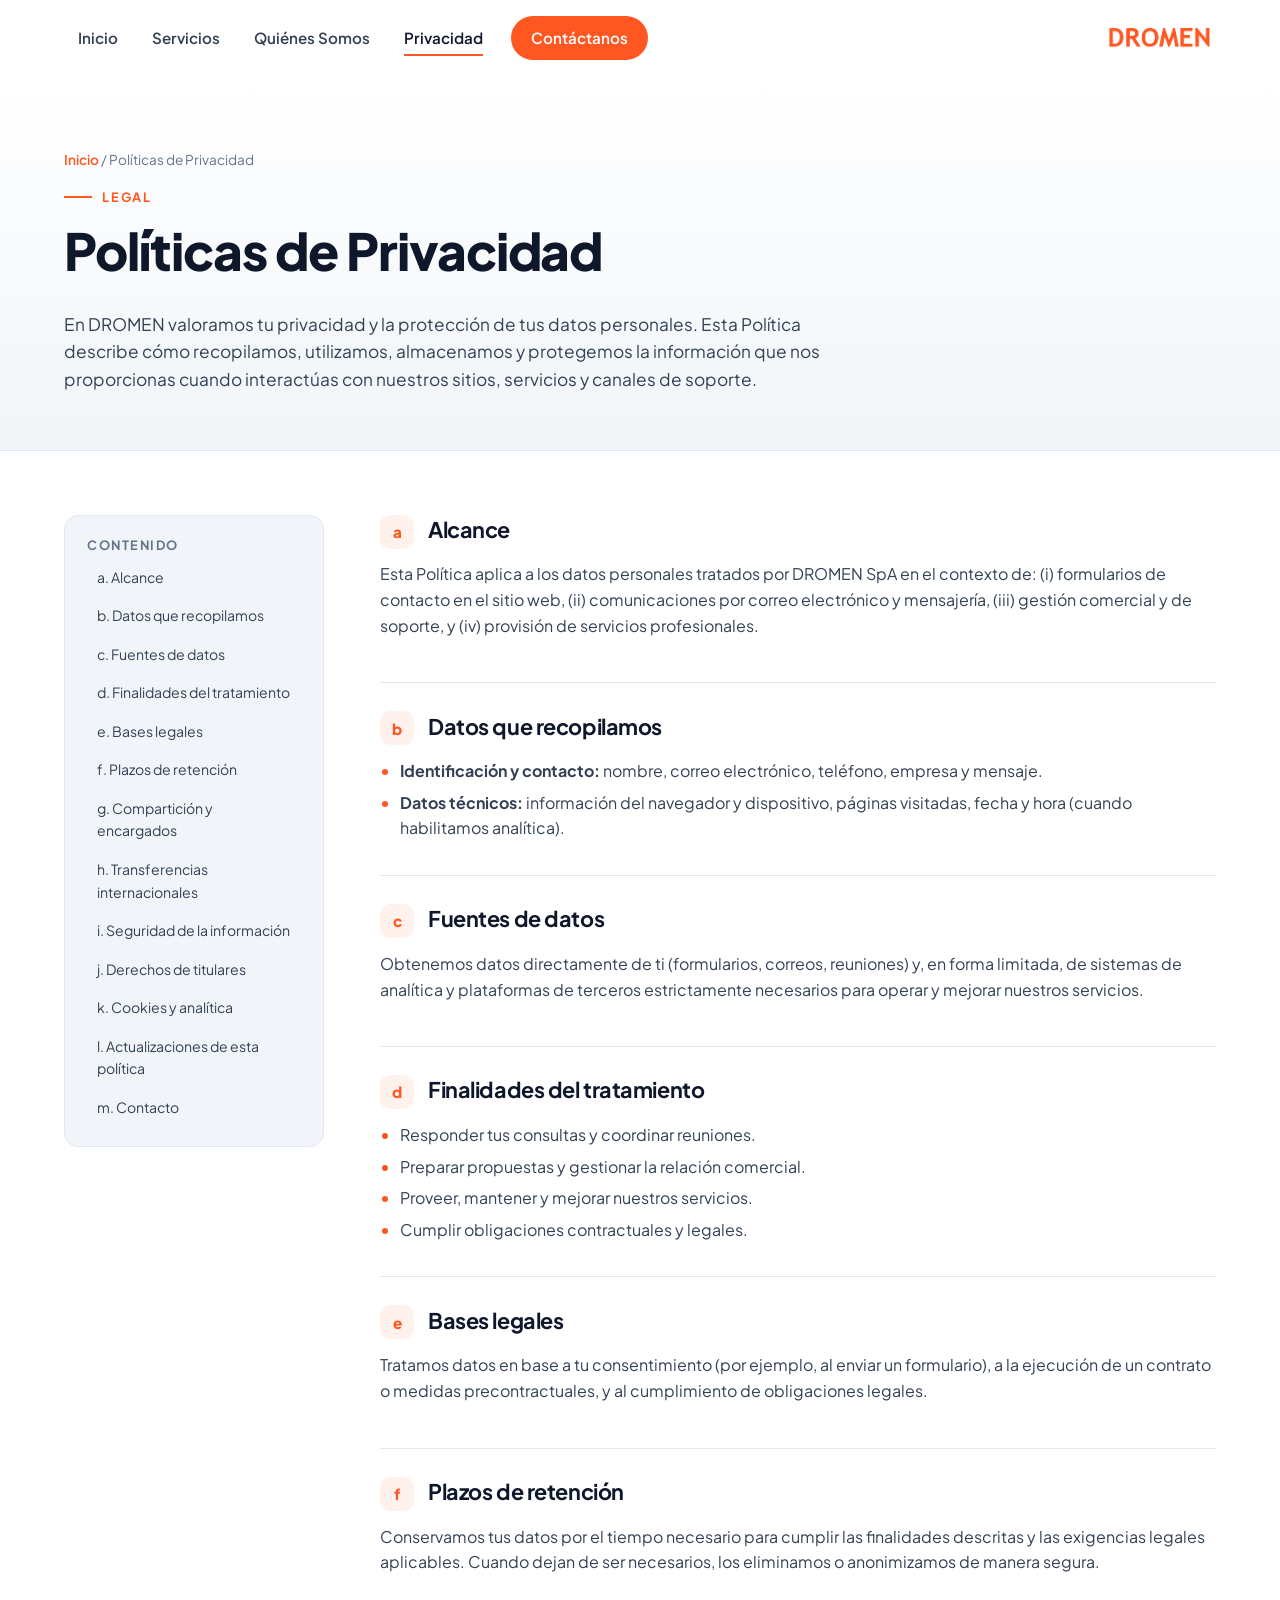
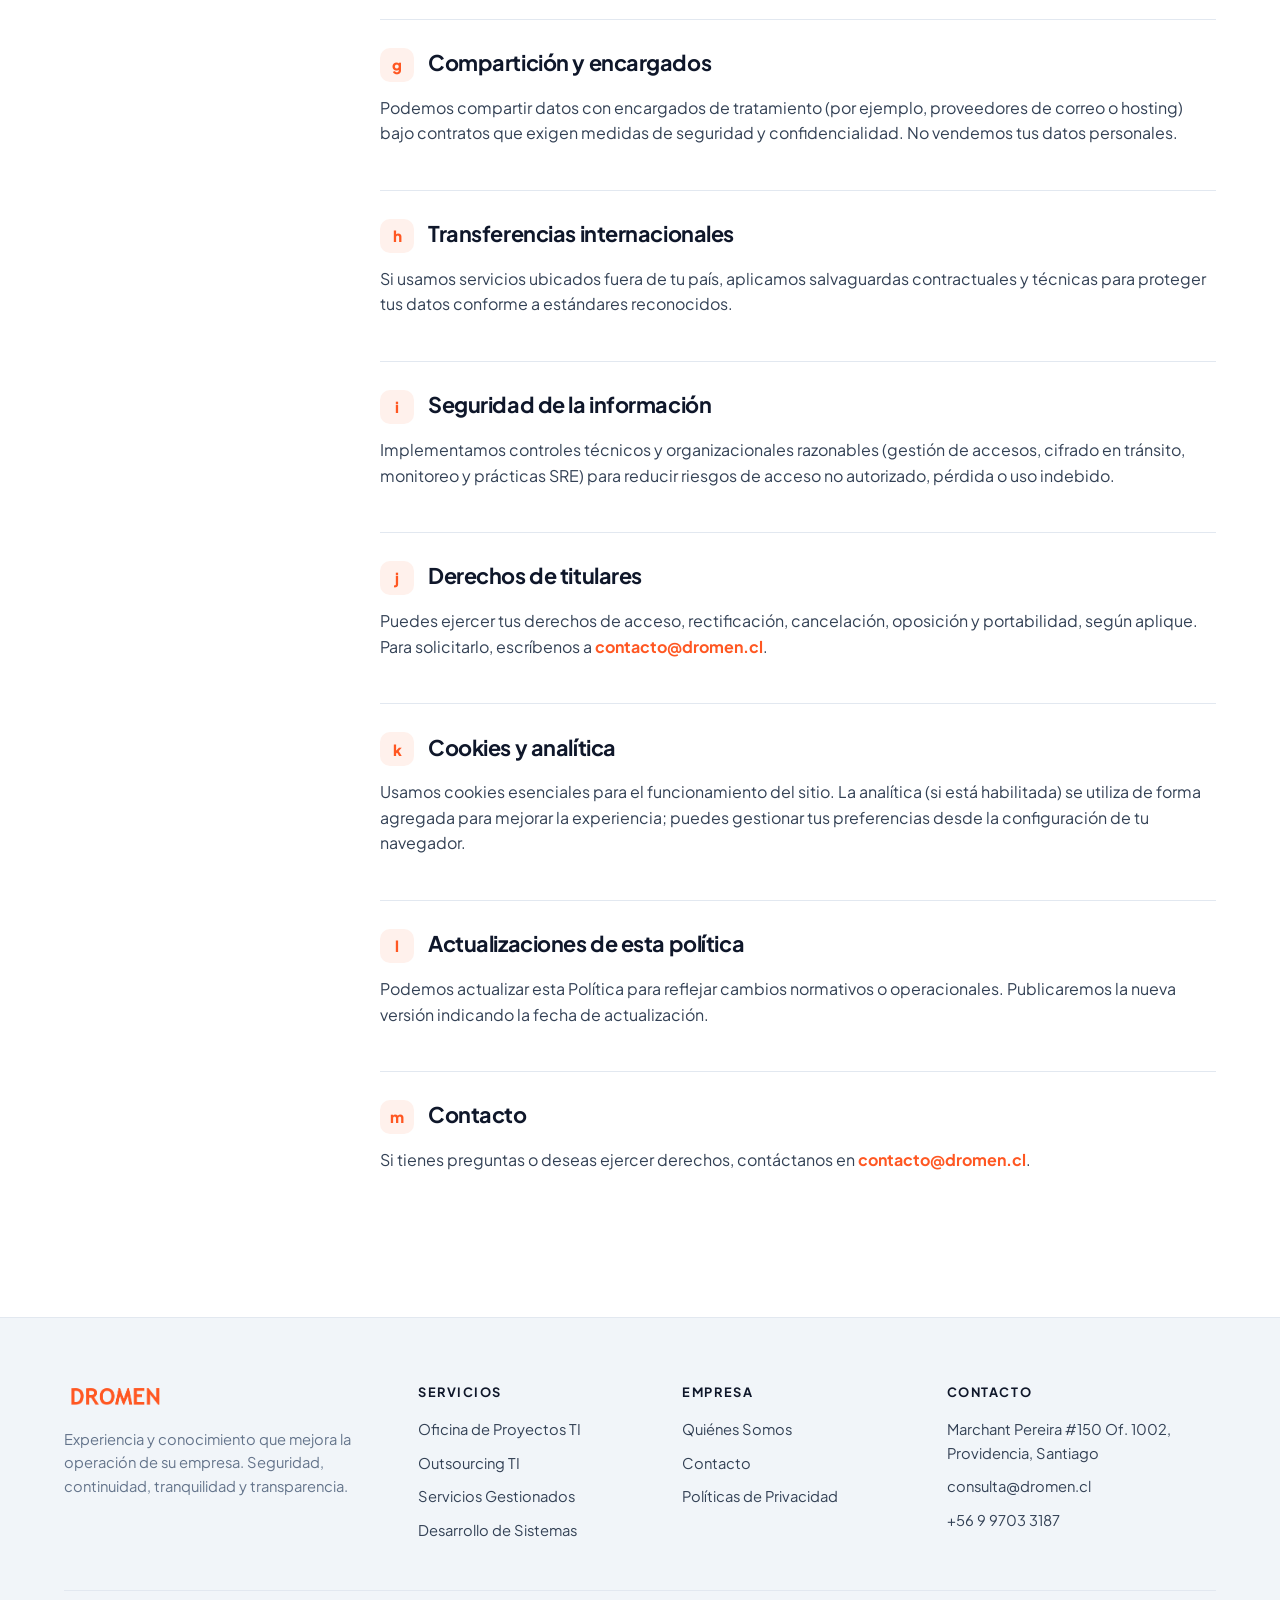
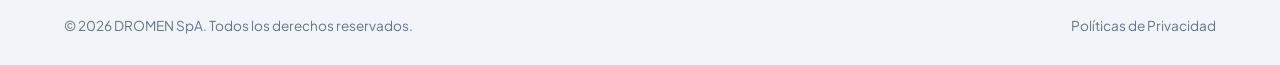
==== privacidad.html @ 7f33d0d7 "Add DROMEN corporate website Responsive static site with home page (hero, services, about us, contac" ====
<!DOCTYPE html>
<html lang="es">
<head>
  <meta charset="UTF-8">
  <meta name="viewport" content="width=device-width, initial-scale=1.0">
  <title>Políticas de Privacidad | DROMEN</title>
  <meta name="description" content="Política de Privacidad de DROMEN SpA: cómo recopilamos, utilizamos, almacenamos y protegemos tus datos personales.">
  <meta name="theme-color" content="#FF5722">
  <link rel="icon" type="image/png" href="assets/img/logo-dromen.png">
  <link rel="preconnect" href="https://fonts.googleapis.com">
  <link rel="preconnect" href="https://fonts.gstatic.com" crossorigin>
  <link href="https://fonts.googleapis.com/css2?family=Plus+Jakarta+Sans:wght@400;500;600;700;800&display=swap" rel="stylesheet">
  <link rel="stylesheet" href="assets/css/styles.css">
</head>
<body>

  <svg width="0" height="0" style="position:absolute" aria-hidden="true">
    <symbol id="i-up" viewBox="0 0 24 24" fill="none" stroke="currentColor" stroke-width="2.4" stroke-linecap="round" stroke-linejoin="round"><path d="M12 19V5M6 11l6-6 6 6"/></symbol>
  </svg>

  <header class="site-header">
    <div class="container header-inner">
      <button class="nav-toggle" aria-label="Abrir menú" aria-expanded="false" aria-controls="main-nav">
        <span></span><span></span><span></span>
      </button>
      <nav class="main-nav" id="main-nav" aria-label="Navegación principal">
        <ul>
          <li><a href="index.html#inicio">Inicio</a></li>
          <li><a href="index.html#servicios">Servicios</a></li>
          <li><a href="index.html#nosotros">Quiénes Somos</a></li>
          <li><a href="privacidad.html" class="active" aria-current="page">Privacidad</a></li>
          <li><a href="index.html#contacto" class="nav-cta">Contáctanos</a></li>
        </ul>
      </nav>
      <a href="index.html" class="logo" aria-label="DROMEN - Inicio">
        <img src="assets/img/logo-dromen.png" alt="DROMEN" width="190" height="42">
      </a>
    </div>
  </header>

  <main>
    <section class="page-hero">
      <div class="container">
        <div class="breadcrumb"><a href="index.html">Inicio</a> / Políticas de Privacidad</div>
        <span class="eyebrow">Legal</span>
        <h1>Políticas de Privacidad</h1>
        <p>En DROMEN valoramos tu privacidad y la protección de tus datos personales. Esta Política describe cómo recopilamos, utilizamos, almacenamos y protegemos la información que nos proporcionas cuando interactúas con nuestros sitios, servicios y canales de soporte.</p>
      </div>
    </section>

    <div class="policy">
      <div class="container policy-grid">
        <aside class="policy-toc">
          <h4>Contenido</h4>
          <ol>
            <li><a href="#alcance">a. Alcance</a></li>
            <li><a href="#datos">b. Datos que recopilamos</a></li>
            <li><a href="#fuentes">c. Fuentes de datos</a></li>
            <li><a href="#finalidades">d. Finalidades del tratamiento</a></li>
            <li><a href="#bases">e. Bases legales</a></li>
            <li><a href="#retencion">f. Plazos de retención</a></li>
            <li><a href="#comparticion">g. Compartición y encargados</a></li>
            <li><a href="#transferencias">h. Transferencias internacionales</a></li>
            <li><a href="#seguridad">i. Seguridad de la información</a></li>
            <li><a href="#derechos">j. Derechos de titulares</a></li>
            <li><a href="#cookies">k. Cookies y analítica</a></li>
            <li><a href="#actualizaciones">l. Actualizaciones de esta política</a></li>
            <li><a href="#contacto">m. Contacto</a></li>
          </ol>
        </aside>

        <div class="policy-content">
          <article id="alcance">
            <h2><span class="letter">a</span>Alcance</h2>
            <p>Esta Política aplica a los datos personales tratados por DROMEN SpA en el contexto de: (i) formularios de contacto en el sitio web, (ii) comunicaciones por correo electrónico y mensajería, (iii) gestión comercial y de soporte, y (iv) provisión de servicios profesionales.</p>
          </article>
          <article id="datos">
            <h2><span class="letter">b</span>Datos que recopilamos</h2>
            <ul>
              <li><strong>Identificación y contacto:</strong> nombre, correo electrónico, teléfono, empresa y mensaje.</li>
              <li><strong>Datos técnicos:</strong> información del navegador y dispositivo, páginas visitadas, fecha y hora (cuando habilitamos analítica).</li>
            </ul>
          </article>
          <article id="fuentes">
            <h2><span class="letter">c</span>Fuentes de datos</h2>
            <p>Obtenemos datos directamente de ti (formularios, correos, reuniones) y, en forma limitada, de sistemas de analítica y plataformas de terceros estrictamente necesarios para operar y mejorar nuestros servicios.</p>
          </article>
          <article id="finalidades">
            <h2><span class="letter">d</span>Finalidades del tratamiento</h2>
            <ul>
              <li>Responder tus consultas y coordinar reuniones.</li>
              <li>Preparar propuestas y gestionar la relación comercial.</li>
              <li>Proveer, mantener y mejorar nuestros servicios.</li>
              <li>Cumplir obligaciones contractuales y legales.</li>
            </ul>
          </article>
          <article id="bases">
            <h2><span class="letter">e</span>Bases legales</h2>
            <p>Tratamos datos en base a tu consentimiento (por ejemplo, al enviar un formulario), a la ejecución de un contrato o medidas precontractuales, y al cumplimiento de obligaciones legales.</p>
          </article>
          <article id="retencion">
            <h2><span class="letter">f</span>Plazos de retención</h2>
            <p>Conservamos tus datos por el tiempo necesario para cumplir las finalidades descritas y las exigencias legales aplicables. Cuando dejan de ser necesarios, los eliminamos o anonimizamos de manera segura.</p>
          </article>
          <article id="comparticion">
            <h2><span class="letter">g</span>Compartición y encargados</h2>
            <p>Podemos compartir datos con encargados de tratamiento (por ejemplo, proveedores de correo o hosting) bajo contratos que exigen medidas de seguridad y confidencialidad. No vendemos tus datos personales.</p>
          </article>
          <article id="transferencias">
            <h2><span class="letter">h</span>Transferencias internacionales</h2>
            <p>Si usamos servicios ubicados fuera de tu país, aplicamos salvaguardas contractuales y técnicas para proteger tus datos conforme a estándares reconocidos.</p>
          </article>
          <article id="seguridad">
            <h2><span class="letter">i</span>Seguridad de la información</h2>
            <p>Implementamos controles técnicos y organizacionales razonables (gestión de accesos, cifrado en tránsito, monitoreo y prácticas SRE) para reducir riesgos de acceso no autorizado, pérdida o uso indebido.</p>
          </article>
          <article id="derechos">
            <h2><span class="letter">j</span>Derechos de titulares</h2>
            <p>Puedes ejercer tus derechos de acceso, rectificación, cancelación, oposición y portabilidad, según aplique. Para solicitarlo, escríbenos a <a href="mailto:contacto@dromen.cl">contacto@dromen.cl</a>.</p>
          </article>
          <article id="cookies">
            <h2><span class="letter">k</span>Cookies y analítica</h2>
            <p>Usamos cookies esenciales para el funcionamiento del sitio. La analítica (si está habilitada) se utiliza de forma agregada para mejorar la experiencia; puedes gestionar tus preferencias desde la configuración de tu navegador.</p>
          </article>
          <article id="actualizaciones">
            <h2><span class="letter">l</span>Actualizaciones de esta política</h2>
            <p>Podemos actualizar esta Política para reflejar cambios normativos o operacionales. Publicaremos la nueva versión indicando la fecha de actualización.</p>
          </article>
          <article id="contacto">
            <h2><span class="letter">m</span>Contacto</h2>
            <p>Si tienes preguntas o deseas ejercer derechos, contáctanos en <a href="mailto:contacto@dromen.cl">contacto@dromen.cl</a>.</p>
          </article>
        </div>
      </div>
    </div>
  </main>

  <footer class="site-footer">
    <div class="container">
      <div class="footer-grid">
        <div>
          <a href="index.html" class="logo"><img src="assets/img/logo-dromen.png" alt="DROMEN" width="160" height="35" style="height:30px"></a>
          <p>Experiencia y conocimiento que mejora la operación de su empresa. Seguridad, continuidad, tranquilidad y transparencia.</p>
        </div>
        <div>
          <h5>Servicios</h5>
          <ul>
            <li><a href="index.html#pmo">Oficina de Proyectos TI</a></li>
            <li><a href="index.html#outsourcing">Outsourcing TI</a></li>
            <li><a href="index.html#gestionados">Servicios Gestionados</a></li>
            <li><a href="index.html#sistemas">Desarrollo de Sistemas</a></li>
          </ul>
        </div>
        <div>
          <h5>Empresa</h5>
          <ul>
            <li><a href="index.html#nosotros">Quiénes Somos</a></li>
            <li><a href="index.html#contacto">Contacto</a></li>
            <li><a href="privacidad.html">Políticas de Privacidad</a></li>
          </ul>
        </div>
        <div>
          <h5>Contacto</h5>
          <ul>
            <li>Marchant Pereira #150 Of. 1002, Providencia, Santiago</li>
            <li><a href="mailto:consulta@dromen.cl">consulta@dromen.cl</a></li>
            <li><a href="tel:+56997033187">+56 9 9703 3187</a></li>
          </ul>
        </div>
      </div>
      <div class="footer-bottom">
        <span>© <span id="year">2026</span> DROMEN SpA. Todos los derechos reservados.</span>
        <a href="privacidad.html">Políticas de Privacidad</a>
      </div>
    </div>
  </footer>

  <button class="to-top" aria-label="Volver arriba"><svg><use href="#i-up"/></svg></button>

  <script src="assets/js/main.js"></script>
</body>
</html>
---- assets/css/styles.css ----
/* =========================================================
   DROMEN — Hoja de estilos principal
   Colores: #FF5722 (principal) · #F1F5F9 / #E2E8F0 (secundarios)
   ========================================================= */

:root {
  --primary: #FF5722;
  --primary-dark: #E64A19;
  --primary-soft: #FFF1EC;
  --bg: #FFFFFF;
  --bg-alt: #F1F5F9;
  --border: #E2E8F0;
  --ink: #0F172A;
  --ink-2: #334155;
  --muted: #64748B;
  --radius: 14px;
  --radius-lg: 22px;
  --shadow: 0 10px 30px -12px rgba(15, 23, 42, .18);
  --shadow-lg: 0 30px 60px -25px rgba(15, 23, 42, .30);
  --container: 1200px;
  --header-h: 76px;
}

*, *::before, *::after { box-sizing: border-box; }

html { scroll-behavior: smooth; scroll-padding-top: var(--header-h); }

body {
  margin: 0;
  font-family: "Plus Jakarta Sans", system-ui, -apple-system, "Segoe UI", Roboto, sans-serif;
  color: var(--ink);
  background: var(--bg);
  line-height: 1.6;
  -webkit-font-smoothing: antialiased;
}

img { max-width: 100%; display: block; }
a { color: inherit; text-decoration: none; }
h1, h2, h3, h4 { line-height: 1.15; margin: 0 0 .6em; letter-spacing: -.02em; }
p { margin: 0 0 1em; }

.container { width: 100%; max-width: var(--container); margin: 0 auto; padding: 0 24px; }

.eyebrow {
  display: inline-flex; align-items: center; gap: 10px;
  font-size: .8rem; font-weight: 700; letter-spacing: .14em; text-transform: uppercase;
  color: var(--primary);
}
.eyebrow::before { content: ""; width: 28px; height: 2px; background: var(--primary); }

.btn {
  display: inline-flex; align-items: center; justify-content: center; gap: 10px;
  padding: 14px 26px; border-radius: 999px; border: 2px solid transparent;
  font: inherit; font-weight: 700; font-size: .95rem; cursor: pointer;
  transition: background .2s, color .2s, border-color .2s, transform .2s, box-shadow .2s;
}
.btn svg { width: 18px; height: 18px; transition: transform .2s; }
.btn:hover svg { transform: translateX(4px); }
.btn-primary { background: var(--primary); color: #fff; box-shadow: 0 10px 24px -10px rgba(255, 87, 34, .7); }
.btn-primary:hover { background: var(--primary-dark); transform: translateY(-2px); }
.btn-outline { border-color: var(--ink); color: var(--ink); background: transparent; }
.btn-outline:hover { background: var(--ink); color: #fff; }

/* ---------- Header ---------- */
.site-header {
  position: sticky; top: 0; z-index: 100;
  background: rgba(255, 255, 255, .92);
  backdrop-filter: saturate(160%) blur(12px);
  border-bottom: 1px solid transparent;
  transition: border-color .3s, box-shadow .3s;
}
.site-header.scrolled { border-color: var(--border); box-shadow: 0 6px 20px -16px rgba(15, 23, 42, .4); }
.header-inner { height: var(--header-h); display: flex; align-items: center; justify-content: space-between; gap: 24px; }

.main-nav ul { list-style: none; display: flex; gap: 6px; margin: 0; padding: 0; }
.main-nav a {
  display: block; padding: 10px 14px; border-radius: 8px;
  font-weight: 600; font-size: .95rem; color: var(--ink-2);
  position: relative; transition: color .2s;
}
.main-nav a::after {
  content: ""; position: absolute; left: 14px; right: 14px; bottom: 4px; height: 2px;
  background: var(--primary); transform: scaleX(0); transform-origin: left; transition: transform .25s;
}
.main-nav a:hover, .main-nav a.active { color: var(--ink); }
.main-nav a:hover::after, .main-nav a.active::after { transform: scaleX(1); }
.main-nav .nav-cta { background: var(--primary); color: #fff; margin-left: 8px; border-radius: 999px; padding: 10px 20px; }
.main-nav .nav-cta::after { display: none; }
.main-nav .nav-cta:hover { background: var(--primary-dark); color: #fff; }

.logo { display: flex; align-items: center; margin-left: auto; }
.logo img { height: 34px; width: auto; }

.nav-toggle {
  display: none; width: 44px; height: 44px; border: 1px solid var(--border); border-radius: 10px;
  background: #fff; cursor: pointer; padding: 0; align-items: center; justify-content: center; flex-direction: column; gap: 5px;
}
.nav-toggle span { display: block; width: 20px; height: 2px; background: var(--ink); transition: transform .25s, opacity .25s; }
.nav-toggle[aria-expanded="true"] span:nth-child(1) { transform: translateY(7px) rotate(45deg); }
.nav-toggle[aria-expanded="true"] span:nth-child(2) { opacity: 0; }
.nav-toggle[aria-expanded="true"] span:nth-child(3) { transform: translateY(-7px) rotate(-45deg); }

/* ---------- Hero ---------- */
.hero {
  position: relative; overflow: hidden;
  background: linear-gradient(180deg, #fff 0%, var(--bg-alt) 100%);
  padding: 72px 0 96px;
}
.hero::before {
  content: ""; position: absolute; right: -220px; top: -220px; width: 620px; height: 620px; border-radius: 50%;
  background: radial-gradient(circle, rgba(255, 87, 34, .16) 0%, rgba(255, 87, 34, 0) 70%);
}
.hero-grid { position: relative; display: grid; grid-template-columns: 1.05fr 1fr; gap: 56px; align-items: center; }
.hero h1 { font-size: clamp(2.3rem, 5vw, 4rem); font-weight: 800; margin-top: 18px; }
.hero h1 .accent { color: var(--primary); }
.hero-lead { font-size: 1.15rem; color: var(--ink-2); max-width: 540px; margin-bottom: 32px; }
.hero-actions { display: flex; flex-wrap: wrap; gap: 14px; }

.hero-media { position: relative; }
.hero-media .main-img {
  border-radius: var(--radius-lg); box-shadow: var(--shadow-lg);
  aspect-ratio: 4 / 4.2; object-fit: cover; width: 100%;
  clip-path: polygon(12% 0, 100% 0, 100% 100%, 0 100%, 0 12%);
}
.hero-badge {
  position: absolute; left: -28px; bottom: 40px; background: #fff; border-radius: var(--radius);
  box-shadow: var(--shadow); padding: 18px 22px; display: flex; gap: 14px; align-items: center; max-width: 280px;
}
.hero-badge .ico { flex: none; width: 46px; height: 46px; border-radius: 12px; background: var(--primary-soft); color: var(--primary); display: grid; place-items: center; }
.hero-badge .ico svg { width: 24px; height: 24px; }
.hero-badge strong { display: block; font-size: .95rem; }
.hero-badge span { font-size: .82rem; color: var(--muted); }
.hero-deco {
  position: absolute; right: -18px; top: -18px; width: 120px; height: 120px; z-index: -1;
  background-image: radial-gradient(var(--primary) 2px, transparent 2px); background-size: 16px 16px; opacity: .45;
}

/* ---------- Pilares ---------- */
.pillars { margin-top: -48px; position: relative; z-index: 2; }
.pillars-grid {
  display: grid; grid-template-columns: repeat(4, 1fr);
  background: #fff; border: 1px solid var(--border); border-radius: var(--radius-lg); box-shadow: var(--shadow);
}
.pillar { padding: 28px 26px; border-right: 1px solid var(--border); transition: background .25s; display: block; }
.pillar:last-child { border-right: 0; }
.pillar:hover { background: var(--primary-soft); }
.pillar .num { font-size: .8rem; font-weight: 800; color: var(--primary); letter-spacing: .1em; }
.pillar h3 { font-size: 1.05rem; margin: 8px 0 6px; }
.pillar p { font-size: .88rem; color: var(--muted); margin: 0; }

/* ---------- Secciones ---------- */
section { padding: 100px 0; }
.section-head { max-width: 760px; margin-bottom: 56px; }
.section-head h2 { font-size: clamp(1.9rem, 3.6vw, 2.9rem); font-weight: 800; margin-top: 14px; }
.section-head p { color: var(--ink-2); font-size: 1.08rem; }
.section-head.center { margin-left: auto; margin-right: auto; text-align: center; }
.section-head.center .eyebrow::after { content: ""; width: 28px; height: 2px; background: var(--primary); }

/* ---------- Servicios ---------- */
.services { background: #fff; }
.service {
  display: grid; grid-template-columns: 1fr 1fr; gap: 64px; align-items: center;
  padding: 56px 0; border-top: 1px solid var(--border);
}
.service:first-of-type { border-top: 0; padding-top: 0; }
.service.reverse .service-media { order: 2; }
.service-media { position: relative; }
.service-media img { width: 100%; aspect-ratio: 16 / 11; object-fit: cover; border-radius: var(--radius-lg); box-shadow: var(--shadow); }
.service-media .tag {
  position: absolute; top: 20px; left: 20px; background: var(--primary); color: #fff;
  font-size: .75rem; font-weight: 800; letter-spacing: .12em; padding: 8px 14px; border-radius: 999px;
}
.service-body h3 { font-size: clamp(1.5rem, 2.6vw, 2.1rem); font-weight: 800; }
.service-body > p { color: var(--ink-2); }
.service-list { list-style: none; padding: 0; margin: 24px 0 0; display: grid; gap: 10px; }
.service-list.cols { grid-template-columns: 1fr 1fr; }
.service-list li {
  display: flex; gap: 12px; align-items: flex-start;
  background: var(--bg-alt); border: 1px solid var(--border); border-radius: 12px;
  padding: 12px 16px; font-weight: 600; font-size: .93rem; color: var(--ink-2);
  transition: border-color .2s, background .2s, transform .2s;
}
.service-list li:hover { border-color: var(--primary); background: #fff; transform: translateX(3px); }
.service-list li svg { flex: none; width: 20px; height: 20px; color: var(--primary); margin-top: 1px; }

/* ---------- Quiénes somos ---------- */
.about { background: var(--bg-alt); }
.about-grid { display: grid; grid-template-columns: 1fr 1.1fr; gap: 64px; align-items: center; }
.about-media { position: relative; display: grid; grid-template-columns: 1fr 1fr; gap: 16px; }
.about-media img { border-radius: var(--radius); object-fit: cover; width: 100%; height: 100%; box-shadow: var(--shadow); }
.about-media .tall { grid-row: span 2; aspect-ratio: 3 / 4.6; }
.about-media .short { aspect-ratio: 1 / 1; }
.about-media .stat {
  background: var(--primary); color: #fff; border-radius: var(--radius); padding: 22px;
  display: flex; flex-direction: column; justify-content: flex-end; aspect-ratio: 1 / 1;
}
.about-media .stat strong { font-size: 1.35rem; line-height: 1.2; }
.about-media .stat span { font-size: .85rem; opacity: .9; margin-top: 6px; }
.about blockquote {
  margin: 20px 0 24px; padding: 0 0 0 22px; border-left: 4px solid var(--primary);
  font-size: clamp(1.35rem, 2.4vw, 1.8rem); font-weight: 800; line-height: 1.3; color: var(--ink);
}
.about-body p { color: var(--ink-2); font-size: 1.04rem; }
.values { display: grid; grid-template-columns: repeat(2, 1fr); gap: 14px; margin-top: 28px; }
.value { background: #fff; border: 1px solid var(--border); border-radius: 12px; padding: 16px 18px; display: flex; gap: 12px; align-items: center; }
.value .ico { flex: none; width: 40px; height: 40px; border-radius: 10px; background: var(--primary-soft); color: var(--primary); display: grid; place-items: center; }
.value .ico svg { width: 20px; height: 20px; }
.value strong { font-size: .92rem; }

/* ---------- Banner CTA ---------- */
.cta-band { padding: 0; }
.cta-inner {
  position: relative; overflow: hidden; border-radius: var(--radius-lg);
  background: var(--primary); color: #fff; padding: 56px 56px;
  display: flex; align-items: center; justify-content: space-between; gap: 32px; flex-wrap: wrap;
  transform: translateY(50%);
}
.cta-inner::after {
  content: ""; position: absolute; right: -80px; top: -80px; width: 280px; height: 280px; border-radius: 50%;
  border: 40px solid rgba(255, 255, 255, .12);
}
.cta-inner h2 { font-size: clamp(1.5rem, 3vw, 2.2rem); margin: 0; max-width: 640px; position: relative; z-index: 1; }
.cta-inner .btn { background: #fff; color: var(--primary); position: relative; z-index: 1; }
.cta-inner .btn:hover { background: var(--ink); color: #fff; }

/* ---------- Contacto ---------- */
.contact { background: #fff; padding-top: 180px; }
.contact-grid { display: grid; grid-template-columns: 1.5fr 1fr; gap: 40px; align-items: start; }
.contact-form {
  background: var(--bg-alt); border: 1px solid var(--border); border-radius: var(--radius-lg); padding: 40px;
}
.contact-form h3 { font-size: 1.6rem; font-weight: 800; }
.contact-form .sub { color: var(--muted); margin-bottom: 26px; }
.form-grid { display: grid; grid-template-columns: 1fr 1fr; gap: 18px; }
.field { display: flex; flex-direction: column; gap: 6px; }
.field.full { grid-column: 1 / -1; }
.field label { font-size: .85rem; font-weight: 700; color: var(--ink-2); }
.field label .req { color: var(--primary); }
.field input, .field textarea {
  font: inherit; font-size: .95rem; color: var(--ink);
  background: #fff; border: 1.5px solid var(--border); border-radius: 10px; padding: 13px 15px;
  transition: border-color .2s, box-shadow .2s; width: 100%;
}
.field textarea { min-height: 140px; resize: vertical; }
.field input:focus, .field textarea:focus { outline: none; border-color: var(--primary); box-shadow: 0 0 0 4px rgba(255, 87, 34, .15); }
.field.invalid input, .field.invalid textarea { border-color: #DC2626; }
.field .error { font-size: .78rem; color: #DC2626; min-height: 0; display: none; }
.field.invalid .error { display: block; }
.consent { grid-column: 1 / -1; display: flex; gap: 10px; align-items: flex-start; font-size: .85rem; color: var(--muted); }
.consent input { margin-top: 3px; accent-color: var(--primary); width: 16px; height: 16px; flex: none; }
.consent a { color: var(--primary); font-weight: 700; text-decoration: underline; }
.hp { position: absolute !important; left: -9999px !important; }
.form-actions { margin-top: 24px; display: flex; align-items: center; gap: 16px; flex-wrap: wrap; }
.form-actions .btn[disabled] { opacity: .7; cursor: wait; transform: none; }
.form-status { font-size: .92rem; font-weight: 600; border-radius: 10px; padding: 0; }
.form-status.ok { color: #15803D; background: #F0FDF4; border: 1px solid #BBF7D0; padding: 12px 16px; }
.form-status.err { color: #B91C1C; background: #FEF2F2; border: 1px solid #FECACA; padding: 12px 16px; }

.contact-info { display: grid; gap: 16px; }
.info-card {
  display: flex; gap: 16px; align-items: flex-start; padding: 22px;
  border: 1px solid var(--border); border-radius: var(--radius); background: #fff; transition: border-color .2s, box-shadow .2s;
}
.info-card:hover { border-color: var(--primary); box-shadow: var(--shadow); }
.info-card .ico { flex: none; width: 46px; height: 46px; border-radius: 12px; background: var(--primary-soft); color: var(--primary); display: grid; place-items: center; }
.info-card .ico svg { width: 22px; height: 22px; }
.info-card h4 { font-size: .8rem; letter-spacing: .1em; text-transform: uppercase; color: var(--muted); margin: 0 0 4px; }
.info-card p, .info-card a { margin: 0; font-weight: 600; color: var(--ink); word-break: break-word; }
.info-card a:hover { color: var(--primary); }
.contact-photo { border-radius: var(--radius); overflow: hidden; aspect-ratio: 16 / 9; }
.contact-photo img { width: 100%; height: 100%; object-fit: cover; }

/* ---------- Footer ---------- */
.site-footer { background: var(--bg-alt); border-top: 1px solid var(--border); padding: 64px 0 28px; }
.footer-grid { display: grid; grid-template-columns: 1.4fr 1fr 1fr 1.2fr; gap: 40px; }
.site-footer .logo { margin: 0 0 16px; }
.site-footer p { color: var(--muted); font-size: .92rem; }
.site-footer h5 { font-size: .8rem; letter-spacing: .12em; text-transform: uppercase; color: var(--ink); margin: 0 0 16px; }
.site-footer ul { list-style: none; padding: 0; margin: 0; display: grid; gap: 10px; }
.site-footer ul a, .site-footer ul li { color: var(--ink-2); font-size: .92rem; }
.site-footer ul a:hover { color: var(--primary); }
.footer-bottom {
  margin-top: 48px; padding-top: 24px; border-top: 1px solid var(--border);
  display: flex; justify-content: space-between; gap: 16px; flex-wrap: wrap; font-size: .85rem; color: var(--muted);
}
.footer-bottom a:hover { color: var(--primary); }

/* ---------- Política de privacidad ---------- */
.page-hero { background: linear-gradient(180deg, #fff 0%, var(--bg-alt) 100%); padding: 72px 0 56px; border-bottom: 1px solid var(--border); }
.page-hero h1 { font-size: clamp(2rem, 4.4vw, 3.2rem); font-weight: 800; margin-top: 14px; }
.page-hero p { color: var(--ink-2); max-width: 760px; font-size: 1.08rem; margin: 0; }
.breadcrumb { font-size: .85rem; color: var(--muted); margin-bottom: 8px; }
.breadcrumb a { color: var(--primary); font-weight: 600; }
.policy { padding: 64px 0 100px; }
.policy-grid { display: grid; grid-template-columns: 260px 1fr; gap: 56px; align-items: start; }
.policy-toc { position: sticky; top: calc(var(--header-h) + 24px); background: var(--bg-alt); border: 1px solid var(--border); border-radius: var(--radius); padding: 22px; }
.policy-toc h4 { font-size: .8rem; letter-spacing: .12em; text-transform: uppercase; color: var(--muted); }
.policy-toc ol { margin: 0; padding: 0; list-style: none; display: grid; gap: 4px; }
.policy-toc a { display: block; font-size: .88rem; color: var(--ink-2); padding: 6px 10px; border-radius: 8px; }
.policy-toc a:hover { background: #fff; color: var(--primary); }
.policy-content article { padding: 28px 0; border-bottom: 1px solid var(--border); }
.policy-content article:first-child { padding-top: 0; }
.policy-content article:last-child { border-bottom: 0; }
.policy-content h2 { font-size: 1.35rem; display: flex; gap: 14px; align-items: baseline; }
.policy-content h2 .letter {
  flex: none; width: 34px; height: 34px; border-radius: 10px; background: var(--primary-soft); color: var(--primary);
  display: inline-grid; place-items: center; font-size: .95rem; font-weight: 800;
}
.policy-content p, .policy-content li { color: var(--ink-2); }
.policy-content ul { padding-left: 20px; margin: 0; }
.policy-content li { margin-bottom: 6px; }
.policy-content li::marker { color: var(--primary); }
.policy-content a { color: var(--primary); font-weight: 700; }

/* ---------- Animaciones ---------- */
.reveal { opacity: 0; transform: translateY(24px); transition: opacity .7s ease, transform .7s ease; }
.reveal.visible { opacity: 1; transform: none; }
@media (prefers-reduced-motion: reduce) {
  html { scroll-behavior: auto; }
  .reveal { opacity: 1; transform: none; transition: none; }
}

.to-top {
  position: fixed; right: 20px; bottom: 20px; width: 46px; height: 46px; border-radius: 50%; border: 0;
  background: var(--primary); color: #fff; display: grid; place-items: center; cursor: pointer;
  box-shadow: 0 10px 24px -10px rgba(255, 87, 34, .8); opacity: 0; pointer-events: none; transition: opacity .3s, transform .3s; z-index: 90;
}
.to-top.show { opacity: 1; pointer-events: auto; }
.to-top:hover { transform: translateY(-3px); }
.to-top svg { width: 20px; height: 20px; }

/* ---------- Responsivo ---------- */
@media (max-width: 1080px) {
  .pillars-grid { grid-template-columns: repeat(2, 1fr); }
  .pillar:nth-child(2) { border-right: 0; }
  .pillar:nth-child(-n+2) { border-bottom: 1px solid var(--border); }
  .footer-grid { grid-template-columns: 1fr 1fr; }
}

@media (max-width: 960px) {
  :root { --header-h: 68px; }
  .nav-toggle { display: inline-flex; }
  .main-nav {
    position: fixed; top: var(--header-h); left: 0; right: 0; bottom: 0;
    background: #fff; padding: 24px; transform: translateX(-100%); transition: transform .3s ease; overflow-y: auto;
    border-top: 1px solid var(--border);
  }
  .main-nav.open { transform: none; }
  .main-nav ul { flex-direction: column; gap: 4px; }
  .main-nav a { font-size: 1.1rem; padding: 14px 12px; border-bottom: 1px solid var(--border); border-radius: 0; }
  .main-nav a::after { display: none; }
  .main-nav .nav-cta { margin: 16px 0 0; text-align: center; border-radius: 999px; border-bottom: 0; }
  body.nav-open { overflow: hidden; }

  .hero { padding: 48px 0 88px; }
  .hero-grid, .service, .about-grid, .contact-grid, .policy-grid { grid-template-columns: 1fr; gap: 40px; }
  .hero-media { max-width: 560px; }
  .hero-badge { left: 16px; bottom: 16px; }
  .service.reverse .service-media { order: 0; }
  .policy-toc { position: static; }
  section { padding: 72px 0; }
  .contact { padding-top: 150px; }
}

@media (max-width: 640px) {
  .container { padding: 0 16px; }
  .logo img { height: 28px; }
  .pillars-grid { grid-template-columns: 1fr; }
  .pillar { border-right: 0 !important; border-bottom: 1px solid var(--border); }
  .pillar:last-child { border-bottom: 0; }
  .service-list.cols, .form-grid, .values { grid-template-columns: 1fr; }
  .contact-form { padding: 26px 20px; }
  .cta-inner { padding: 36px 26px; }
  .footer-grid { grid-template-columns: 1fr; gap: 28px; }
  .hero-actions .btn { width: 100%; }
  .hero-badge { position: relative; left: 0; bottom: 0; margin-top: -40px; margin-left: 16px; }
  .hero-media .main-img { aspect-ratio: 4 / 3.4; }
}
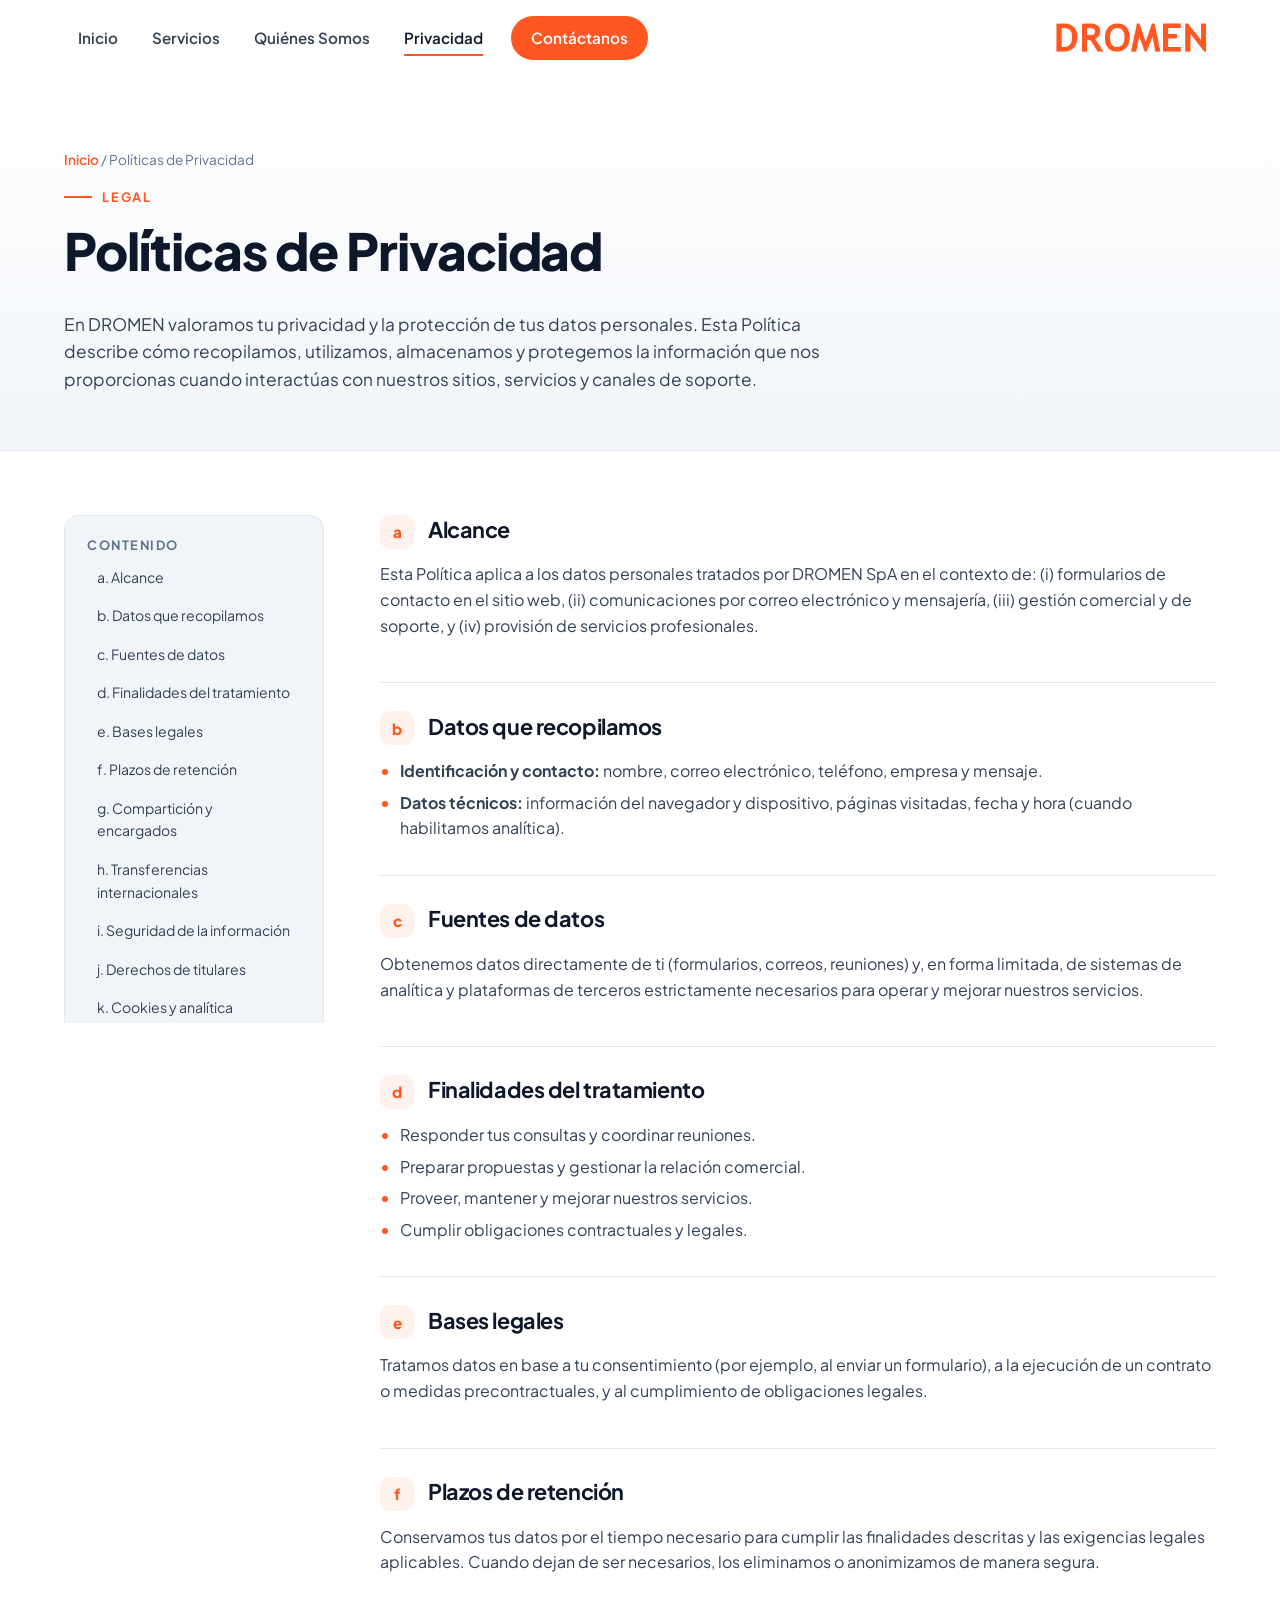
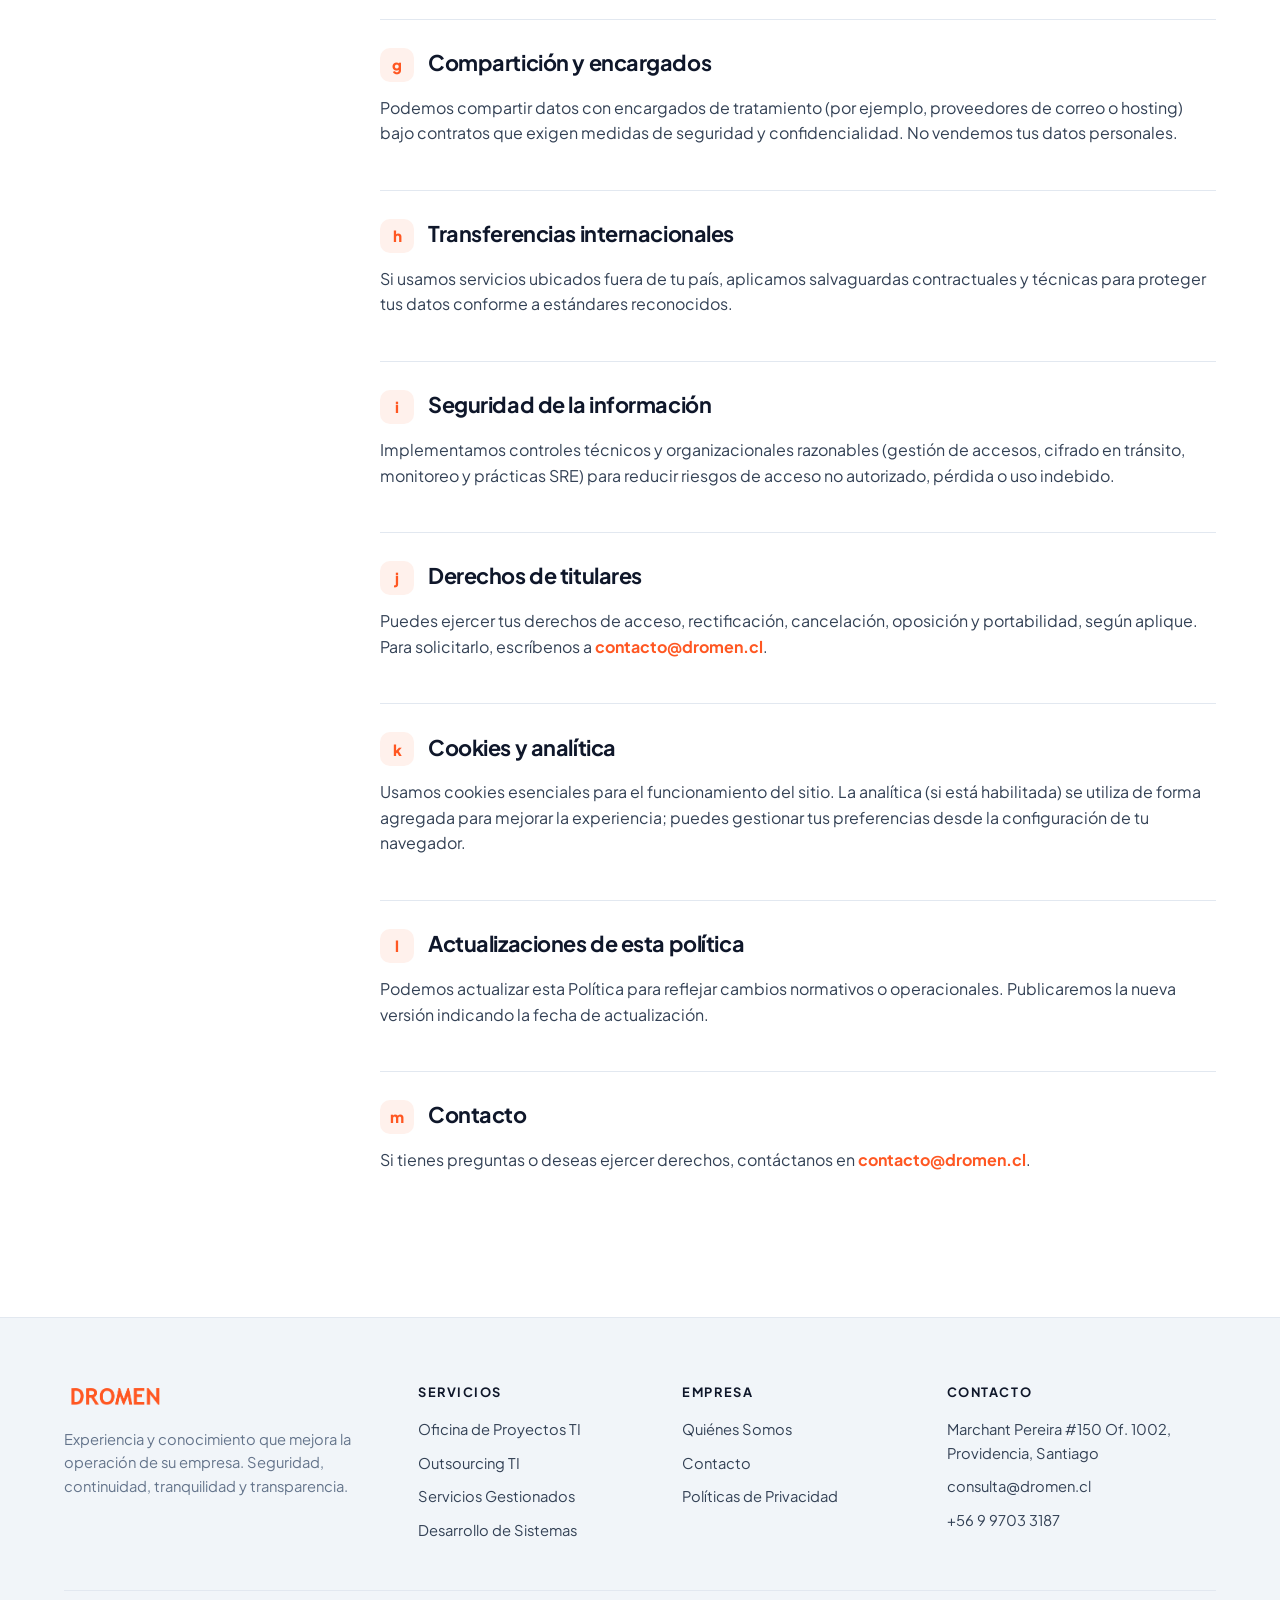
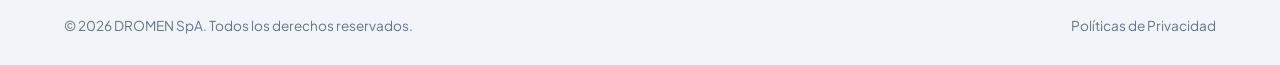
==== commit 506feae8: "Favicon y cambio tamaño logo Co-Authored-By: Claude Opus 5.5 <noreply@anthropic.com>" ====
--- a/privacidad.html
+++ b/privacidad.html
@@ -6,7 +6,11 @@
   <title>Políticas de Privacidad | DROMEN</title>
   <meta name="description" content="Política de Privacidad de DROMEN SpA: cómo recopilamos, utilizamos, almacenamos y protegemos tus datos personales.">
   <meta name="theme-color" content="#FF5722">
-  <link rel="icon" type="image/png" href="assets/img/logo-dromen.png">
+  <link rel="icon" href="favicon.ico" sizes="48x48">
+  <link rel="icon" type="image/png" sizes="32x32" href="assets/img/favicon-32.png">
+  <link rel="icon" type="image/png" sizes="192x192" href="assets/img/favicon-192.png">
+  <link rel="apple-touch-icon" href="assets/img/apple-touch-icon.png">
+  <link rel="manifest" href="site.webmanifest">
   <link rel="preconnect" href="https://fonts.googleapis.com">
   <link rel="preconnect" href="https://fonts.gstatic.com" crossorigin>
   <link href="https://fonts.googleapis.com/css2?family=Plus+Jakarta+Sans:wght@400;500;600;700;800&display=swap" rel="stylesheet">
--- a/assets/css/styles.css
+++ b/assets/css/styles.css
@@ -64,10 +64,16 @@
 /* ---------- Header ---------- */
 .site-header {
   position: sticky; top: 0; z-index: 100;
-  background: rgba(255, 255, 255, .92);
-  backdrop-filter: saturate(160%) blur(12px);
   border-bottom: 1px solid transparent;
   transition: border-color .3s, box-shadow .3s;
+}
+/* El desenfoque va en un pseudo-elemento: backdrop-filter en el header convertiría
+   al header en contenedor del menú móvil (position: fixed) y lo recortaría. */
+.site-header::before {
+  content: ""; position: absolute; inset: 0; z-index: -1;
+  background: rgba(255, 255, 255, .92);
+  -webkit-backdrop-filter: saturate(160%) blur(12px);
+  backdrop-filter: saturate(160%) blur(12px);
 }
 .site-header.scrolled { border-color: var(--border); box-shadow: 0 6px 20px -16px rgba(15, 23, 42, .4); }
 .header-inner { height: var(--header-h); display: flex; align-items: center; justify-content: space-between; gap: 24px; }
@@ -89,7 +95,7 @@
 .main-nav .nav-cta:hover { background: var(--primary-dark); color: #fff; }
 
 .logo { display: flex; align-items: center; margin-left: auto; }
-.logo img { height: 34px; width: auto; }
+.logo img { height: 51px; width: auto; }
 
 .nav-toggle {
   display: none; width: 44px; height: 44px; border: 1px solid var(--border); border-radius: 10px;
@@ -341,11 +347,13 @@
   :root { --header-h: 68px; }
   .nav-toggle { display: inline-flex; }
   .main-nav {
-    position: fixed; top: var(--header-h); left: 0; right: 0; bottom: 0;
-    background: #fff; padding: 24px; transform: translateX(-100%); transition: transform .3s ease; overflow-y: auto;
+    position: fixed; top: var(--header-h); left: 0; right: 0;
+    height: calc(100vh - var(--header-h)); height: calc(100dvh - var(--header-h));
+    background: #fff; padding: 24px; transform: translateX(-100%); visibility: hidden;
+    transition: transform .3s ease, visibility 0s linear .3s; overflow-y: auto;
     border-top: 1px solid var(--border);
   }
-  .main-nav.open { transform: none; }
+  .main-nav.open { transform: none; visibility: visible; transition: transform .3s ease; }
   .main-nav ul { flex-direction: column; gap: 4px; }
   .main-nav a { font-size: 1.1rem; padding: 14px 12px; border-bottom: 1px solid var(--border); border-radius: 0; }
   .main-nav a::after { display: none; }
@@ -364,7 +372,7 @@
 
 @media (max-width: 640px) {
   .container { padding: 0 16px; }
-  .logo img { height: 28px; }
+  .logo img { height: 42px; }
   .pillars-grid { grid-template-columns: 1fr; }
   .pillar { border-right: 0 !important; border-bottom: 1px solid var(--border); }
   .pillar:last-child { border-bottom: 0; }
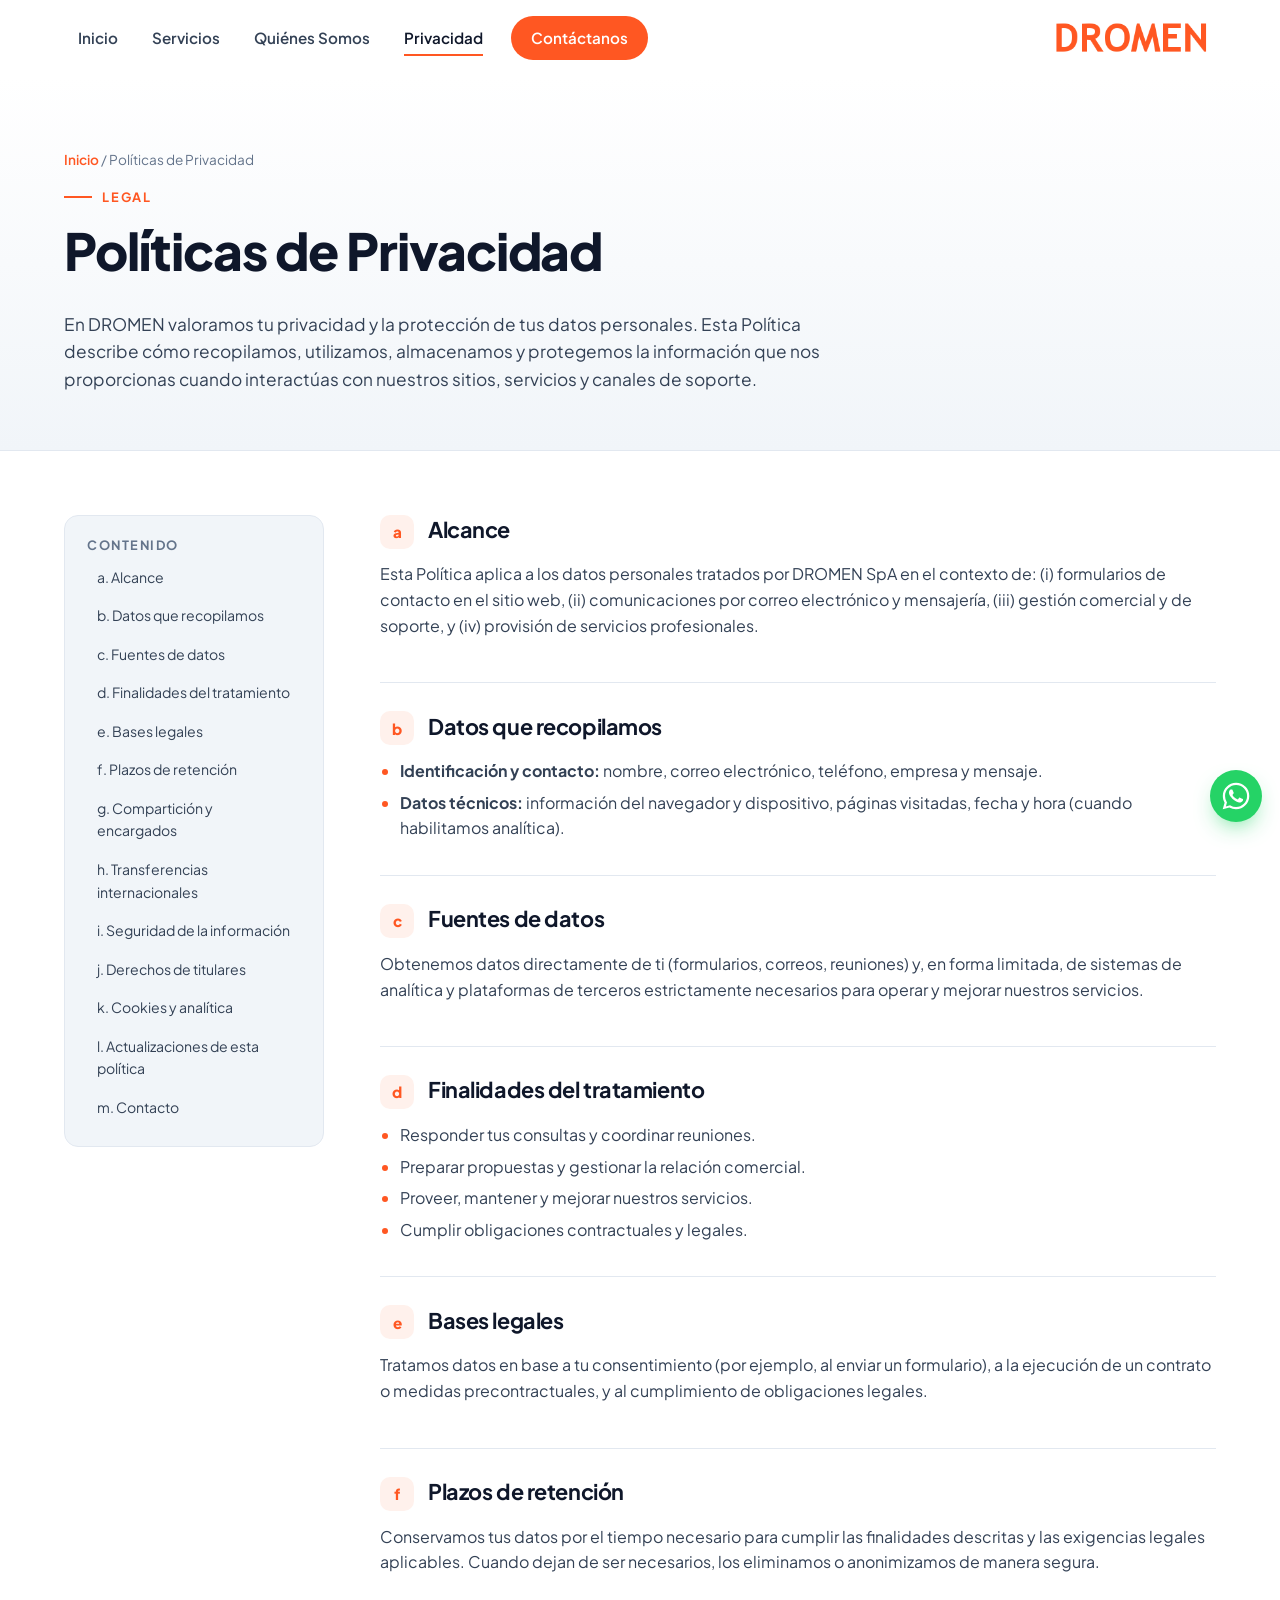
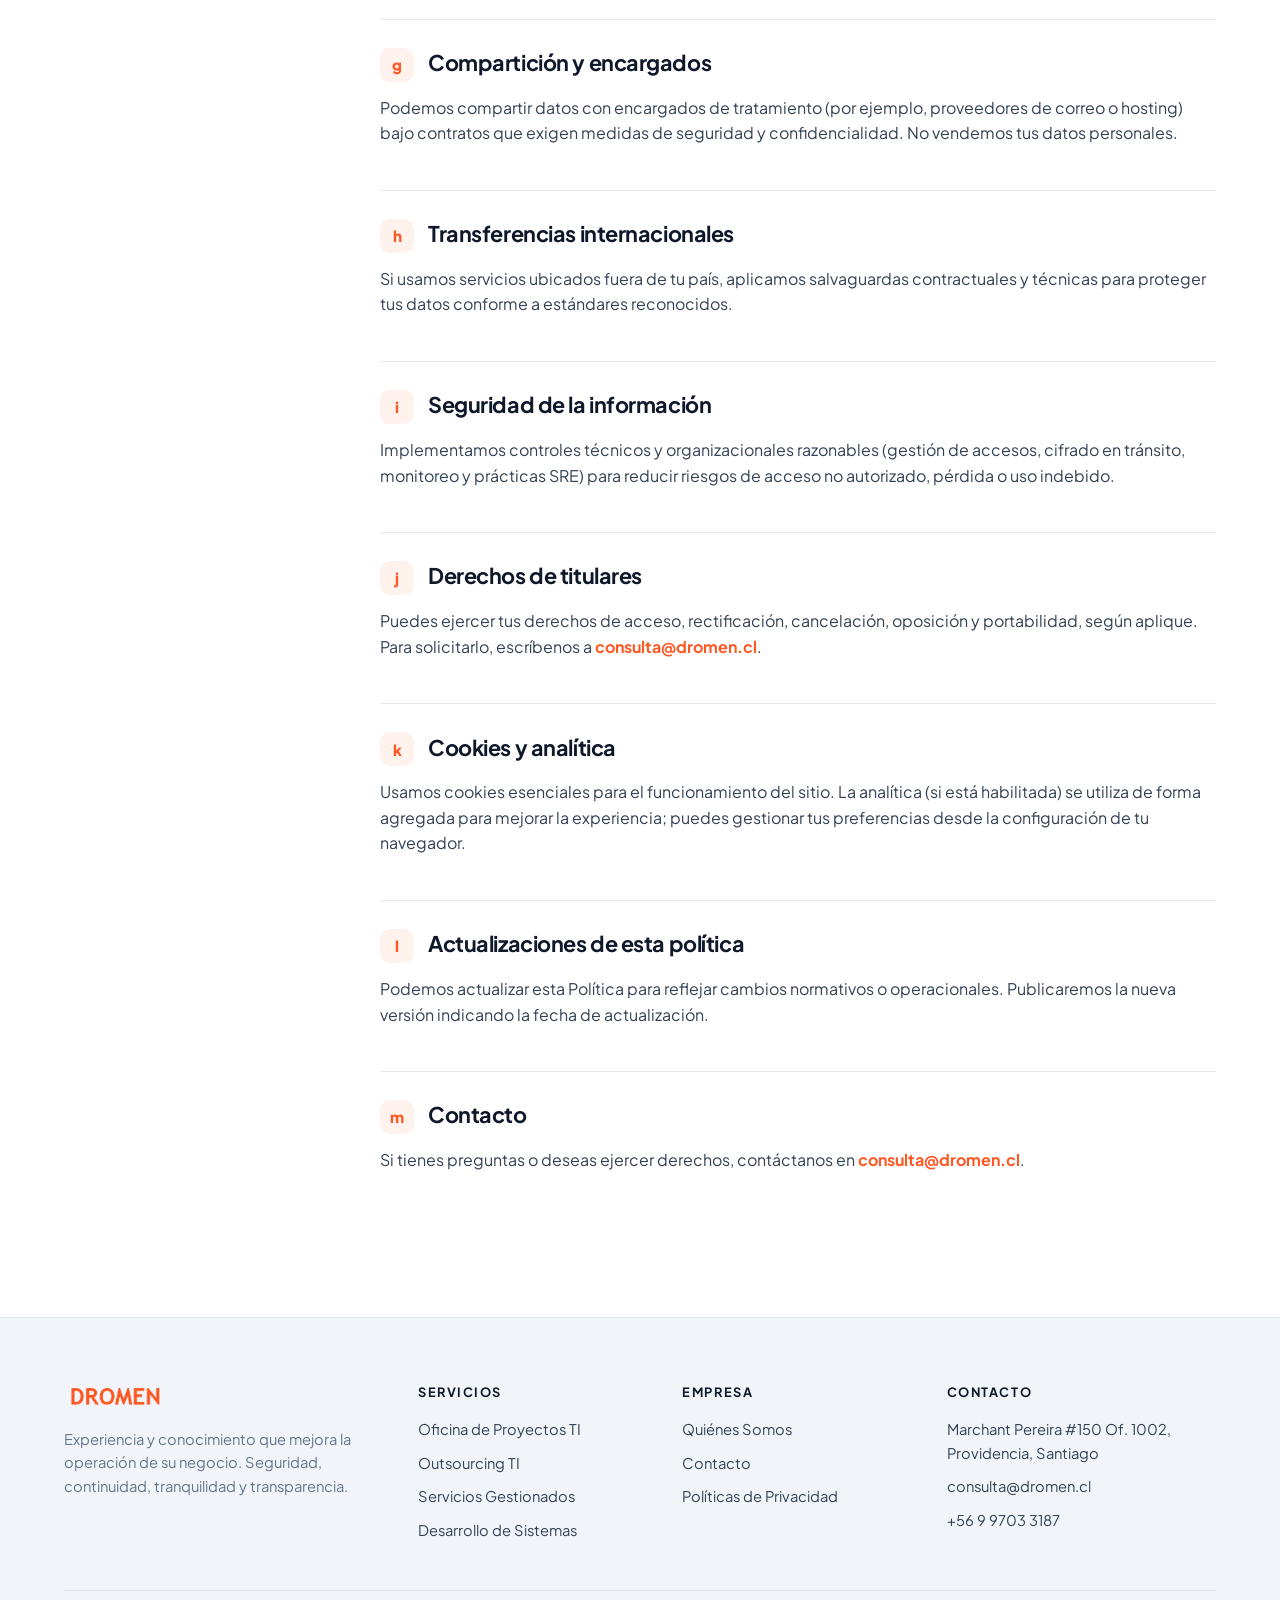
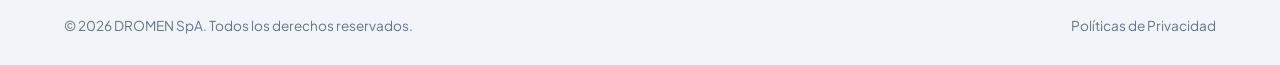
==== commit 4ed842ba: "Se agrega contacto WhatsApp y SEO Co-Authored-By: Claude Opus 5.5 <noreply@anthropic.com>" ====
--- a/privacidad.html
+++ b/privacidad.html
@@ -5,6 +5,18 @@
   <meta name="viewport" content="width=device-width, initial-scale=1.0">
   <title>Políticas de Privacidad | DROMEN</title>
   <meta name="description" content="Política de Privacidad de DROMEN SpA: cómo recopilamos, utilizamos, almacenamos y protegemos tus datos personales.">
+  <link rel="canonical" href="https://dromen.cl/privacidad.html">
+  <meta property="og:type" content="website">
+  <meta property="og:site_name" content="DROMEN">
+  <meta property="og:locale" content="es_CL">
+  <meta property="og:url" content="https://dromen.cl/privacidad.html">
+  <meta property="og:title" content="Políticas de Privacidad | DROMEN">
+  <meta property="og:description" content="Política de Privacidad de DROMEN SpA: cómo recopilamos, utilizamos, almacenamos y protegemos tus datos personales.">
+  <meta property="og:image" content="https://dromen.cl/assets/img/og-dromen.jpg">
+  <meta property="og:image:width" content="1200">
+  <meta property="og:image:height" content="630">
+  <meta property="og:image:alt" content="DROMEN - Servicios y Procesos Tecnológicos">
+  <meta name="twitter:card" content="summary_large_image">
   <meta name="theme-color" content="#FF5722">
   <link rel="icon" href="favicon.ico" sizes="48x48">
   <link rel="icon" type="image/png" sizes="32x32" href="assets/img/favicon-32.png">
@@ -15,6 +27,30 @@
   <link rel="preconnect" href="https://fonts.gstatic.com" crossorigin>
   <link href="https://fonts.googleapis.com/css2?family=Plus+Jakarta+Sans:wght@400;500;600;700;800&display=swap" rel="stylesheet">
   <link rel="stylesheet" href="assets/css/styles.css">
+  <link rel="stylesheet" href="assets/css/whatsapp.css">
+  <script type="application/ld+json">
+  {
+    "@context": "https://schema.org",
+    "@graph": [
+      {
+        "@type": "WebPage",
+        "@id": "https://dromen.cl/privacidad.html",
+        "url": "https://dromen.cl/privacidad.html",
+        "name": "Políticas de Privacidad | DROMEN",
+        "inLanguage": "es-CL",
+        "isPartOf": { "@id": "https://dromen.cl/#sitio" },
+        "publisher": { "@id": "https://dromen.cl/#organizacion" }
+      },
+      {
+        "@type": "BreadcrumbList",
+        "itemListElement": [
+          { "@type": "ListItem", "position": 1, "name": "Inicio", "item": "https://dromen.cl/" },
+          { "@type": "ListItem", "position": 2, "name": "Políticas de Privacidad", "item": "https://dromen.cl/privacidad.html" }
+        ]
+      }
+    ]
+  }
+  </script>
 </head>
 <body>
 
@@ -55,7 +91,7 @@
     <div class="policy">
       <div class="container policy-grid">
         <aside class="policy-toc">
-          <h4>Contenido</h4>
+          <p class="toc-title">Contenido</p>
           <ol>
             <li><a href="#alcance">a. Alcance</a></li>
             <li><a href="#datos">b. Datos que recopilamos</a></li>
@@ -120,7 +156,7 @@
           </article>
           <article id="derechos">
             <h2><span class="letter">j</span>Derechos de titulares</h2>
-            <p>Puedes ejercer tus derechos de acceso, rectificación, cancelación, oposición y portabilidad, según aplique. Para solicitarlo, escríbenos a <a href="mailto:contacto@dromen.cl">contacto@dromen.cl</a>.</p>
+            <p>Puedes ejercer tus derechos de acceso, rectificación, cancelación, oposición y portabilidad, según aplique. Para solicitarlo, escríbenos a <a href="mailto:consulta@dromen.cl">consulta@dromen.cl</a>.</p>
           </article>
           <article id="cookies">
             <h2><span class="letter">k</span>Cookies y analítica</h2>
@@ -132,7 +168,7 @@
           </article>
           <article id="contacto">
             <h2><span class="letter">m</span>Contacto</h2>
-            <p>Si tienes preguntas o deseas ejercer derechos, contáctanos en <a href="mailto:contacto@dromen.cl">contacto@dromen.cl</a>.</p>
+            <p>Si tienes preguntas o deseas ejercer derechos, contáctanos en <a href="mailto:consulta@dromen.cl">consulta@dromen.cl</a>.</p>
           </article>
         </div>
       </div>
@@ -144,10 +180,10 @@
       <div class="footer-grid">
         <div>
           <a href="index.html" class="logo"><img src="assets/img/logo-dromen.png" alt="DROMEN" width="160" height="35" style="height:30px"></a>
-          <p>Experiencia y conocimiento que mejora la operación de su empresa. Seguridad, continuidad, tranquilidad y transparencia.</p>
-        </div>
-        <div>
-          <h5>Servicios</h5>
+          <p>Experiencia y conocimiento que mejora la operación de su negocio. Seguridad, continuidad, tranquilidad y transparencia.</p>
+        </div>
+        <div>
+          <p class="footer-title">Servicios</p>
           <ul>
             <li><a href="index.html#pmo">Oficina de Proyectos TI</a></li>
             <li><a href="index.html#outsourcing">Outsourcing TI</a></li>
@@ -156,7 +192,7 @@
           </ul>
         </div>
         <div>
-          <h5>Empresa</h5>
+          <p class="footer-title">Empresa</p>
           <ul>
             <li><a href="index.html#nosotros">Quiénes Somos</a></li>
             <li><a href="index.html#contacto">Contacto</a></li>
@@ -164,7 +200,7 @@
           </ul>
         </div>
         <div>
-          <h5>Contacto</h5>
+          <p class="footer-title">Contacto</p>
           <ul>
             <li>Marchant Pereira #150 Of. 1002, Providencia, Santiago</li>
             <li><a href="mailto:consulta@dromen.cl">consulta@dromen.cl</a></li>
@@ -180,6 +216,7 @@
   </footer>
 
   <button class="to-top" aria-label="Volver arriba"><svg><use href="#i-up"/></svg></button>
+  <a class="wa-float" href="https://wa.me/56997033187?text=Hola%20DROMEN%2C%20quisiera%20informaci%C3%B3n%20sobre%20sus%20servicios." target="_blank" rel="noopener" aria-label="Escríbenos por WhatsApp" title="Escríbenos por WhatsApp"><svg viewBox="0 0 24 24" fill="currentColor" aria-hidden="true"><path d="M17.47 14.38c-.3-.15-1.76-.87-2.03-.97-.27-.1-.47-.15-.67.15-.2.3-.77.97-.94 1.17-.17.2-.35.22-.65.07-.3-.15-1.26-.46-2.4-1.48-.89-.79-1.49-1.77-1.66-2.07-.17-.3-.02-.46.13-.61.13-.13.3-.35.45-.52.15-.17.2-.3.3-.5.1-.2.05-.37-.02-.52-.08-.15-.67-1.62-.92-2.22-.24-.58-.49-.5-.67-.51h-.57c-.2 0-.52.07-.8.37-.27.3-1.04 1.02-1.04 2.48s1.07 2.88 1.21 3.08c.15.2 2.1 3.2 5.08 4.49.71.31 1.26.49 1.69.63.71.23 1.36.2 1.87.12.57-.09 1.76-.72 2.01-1.41.25-.7.25-1.29.17-1.41-.07-.13-.27-.2-.57-.35M12.05 21.5h-.01a9.4 9.4 0 0 1-4.8-1.31l-.34-.2-3.57.93.95-3.48-.22-.36a9.4 9.4 0 0 1-1.44-5.03C2.62 6.85 6.85 2.62 12.06 2.62c2.52 0 4.9.99 6.68 2.77a9.36 9.36 0 0 1 2.76 6.68c0 5.21-4.24 9.43-9.45 9.43m8.04-17.47A11.3 11.3 0 0 0 12.05.7C5.8.7.7 5.79.7 12.05c0 2 .52 3.95 1.52 5.67L.6 23.3l5.71-1.5a11.3 11.3 0 0 0 5.73 1.46h.01c6.26 0 11.35-5.09 11.35-11.35 0-3.03-1.18-5.88-3.32-8.02"/></svg></a>
 
   <script src="assets/js/main.js"></script>
 </body>
--- a/assets/css/styles.css
+++ b/assets/css/styles.css
@@ -270,7 +270,7 @@
 .info-card:hover { border-color: var(--primary); box-shadow: var(--shadow); }
 .info-card .ico { flex: none; width: 46px; height: 46px; border-radius: 12px; background: var(--primary-soft); color: var(--primary); display: grid; place-items: center; }
 .info-card .ico svg { width: 22px; height: 22px; }
-.info-card h4 { font-size: .8rem; letter-spacing: .1em; text-transform: uppercase; color: var(--muted); margin: 0 0 4px; }
+.info-card h3 { font-size: .8rem; letter-spacing: .1em; text-transform: uppercase; color: var(--muted); margin: 0 0 4px; }
 .info-card p, .info-card a { margin: 0; font-weight: 600; color: var(--ink); word-break: break-word; }
 .info-card a:hover { color: var(--primary); }
 .contact-photo { border-radius: var(--radius); overflow: hidden; aspect-ratio: 16 / 9; }
@@ -281,7 +281,7 @@
 .footer-grid { display: grid; grid-template-columns: 1.4fr 1fr 1fr 1.2fr; gap: 40px; }
 .site-footer .logo { margin: 0 0 16px; }
 .site-footer p { color: var(--muted); font-size: .92rem; }
-.site-footer h5 { font-size: .8rem; letter-spacing: .12em; text-transform: uppercase; color: var(--ink); margin: 0 0 16px; }
+.site-footer .footer-title { font-size: .8rem; font-weight: 700; letter-spacing: .12em; text-transform: uppercase; color: var(--ink); margin: 0 0 16px; }
 .site-footer ul { list-style: none; padding: 0; margin: 0; display: grid; gap: 10px; }
 .site-footer ul a, .site-footer ul li { color: var(--ink-2); font-size: .92rem; }
 .site-footer ul a:hover { color: var(--primary); }
@@ -300,7 +300,7 @@
 .policy { padding: 64px 0 100px; }
 .policy-grid { display: grid; grid-template-columns: 260px 1fr; gap: 56px; align-items: start; }
 .policy-toc { position: sticky; top: calc(var(--header-h) + 24px); background: var(--bg-alt); border: 1px solid var(--border); border-radius: var(--radius); padding: 22px; }
-.policy-toc h4 { font-size: .8rem; letter-spacing: .12em; text-transform: uppercase; color: var(--muted); }
+.policy-toc .toc-title { font-size: .8rem; font-weight: 700; line-height: 1.15; letter-spacing: .12em; text-transform: uppercase; color: var(--muted); margin: 0 0 .6em; }
 .policy-toc ol { margin: 0; padding: 0; list-style: none; display: grid; gap: 4px; }
 .policy-toc a { display: block; font-size: .88rem; color: var(--ink-2); padding: 6px 10px; border-radius: 8px; }
 .policy-toc a:hover { background: #fff; color: var(--primary); }
--- a/assets/css/whatsapp.css
+++ b/assets/css/whatsapp.css
@@ -0,0 +1,13 @@
+/* DROMEN — botón flotante de WhatsApp (se ubica sobre el botón "volver arriba") */
+.wa-float {
+  position: fixed; right: 18px; bottom: 78px; width: 52px; height: 52px; border-radius: 50%;
+  background: #25D366; color: #fff; display: grid; place-items: center;
+  box-shadow: 0 10px 24px -10px rgba(37, 211, 102, .9); transition: transform .3s, background .3s; z-index: 89;
+}
+.wa-float:hover { background: #1EBE5A; transform: translateY(-3px); }
+.wa-float:focus-visible { outline: 3px solid #128C7E; outline-offset: 3px; }
+.wa-float svg { width: 28px; height: 28px; }
+
+@media (prefers-reduced-motion: reduce) {
+  .wa-float { transition: none; }
+}
